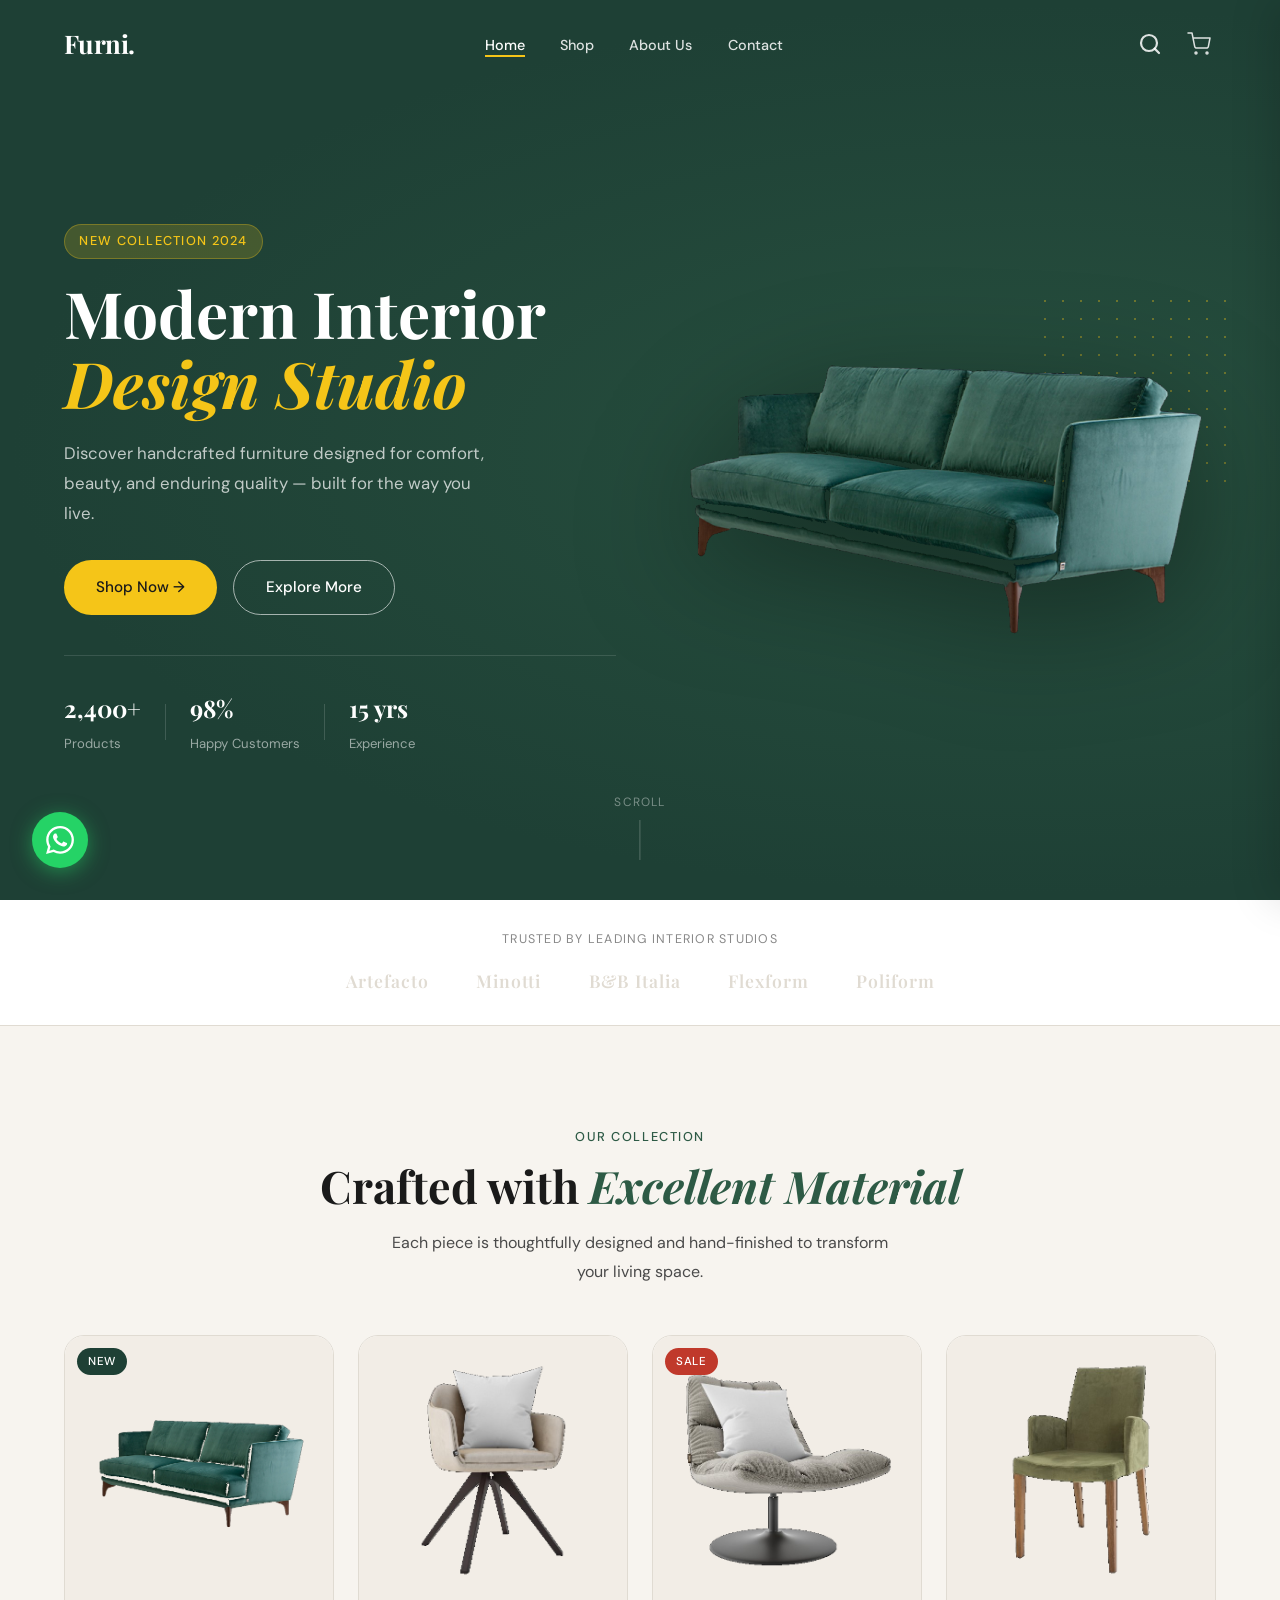
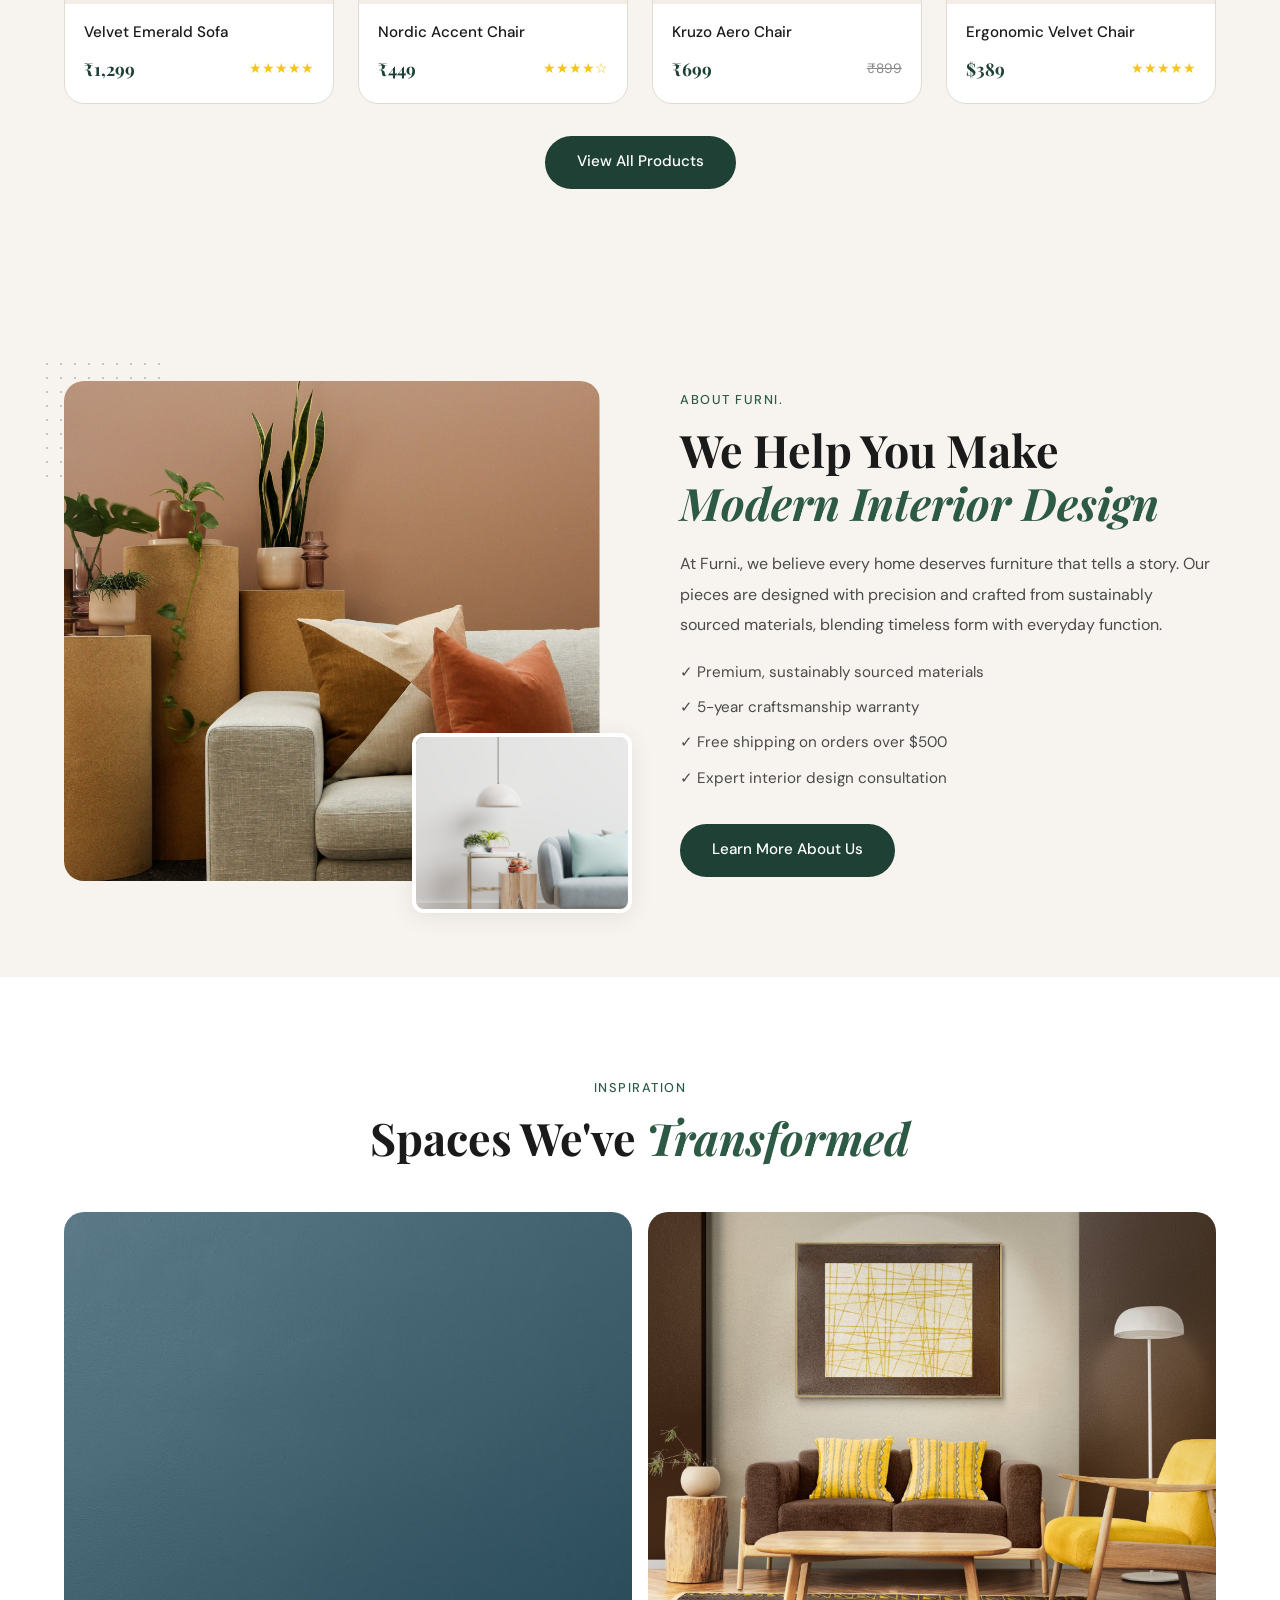
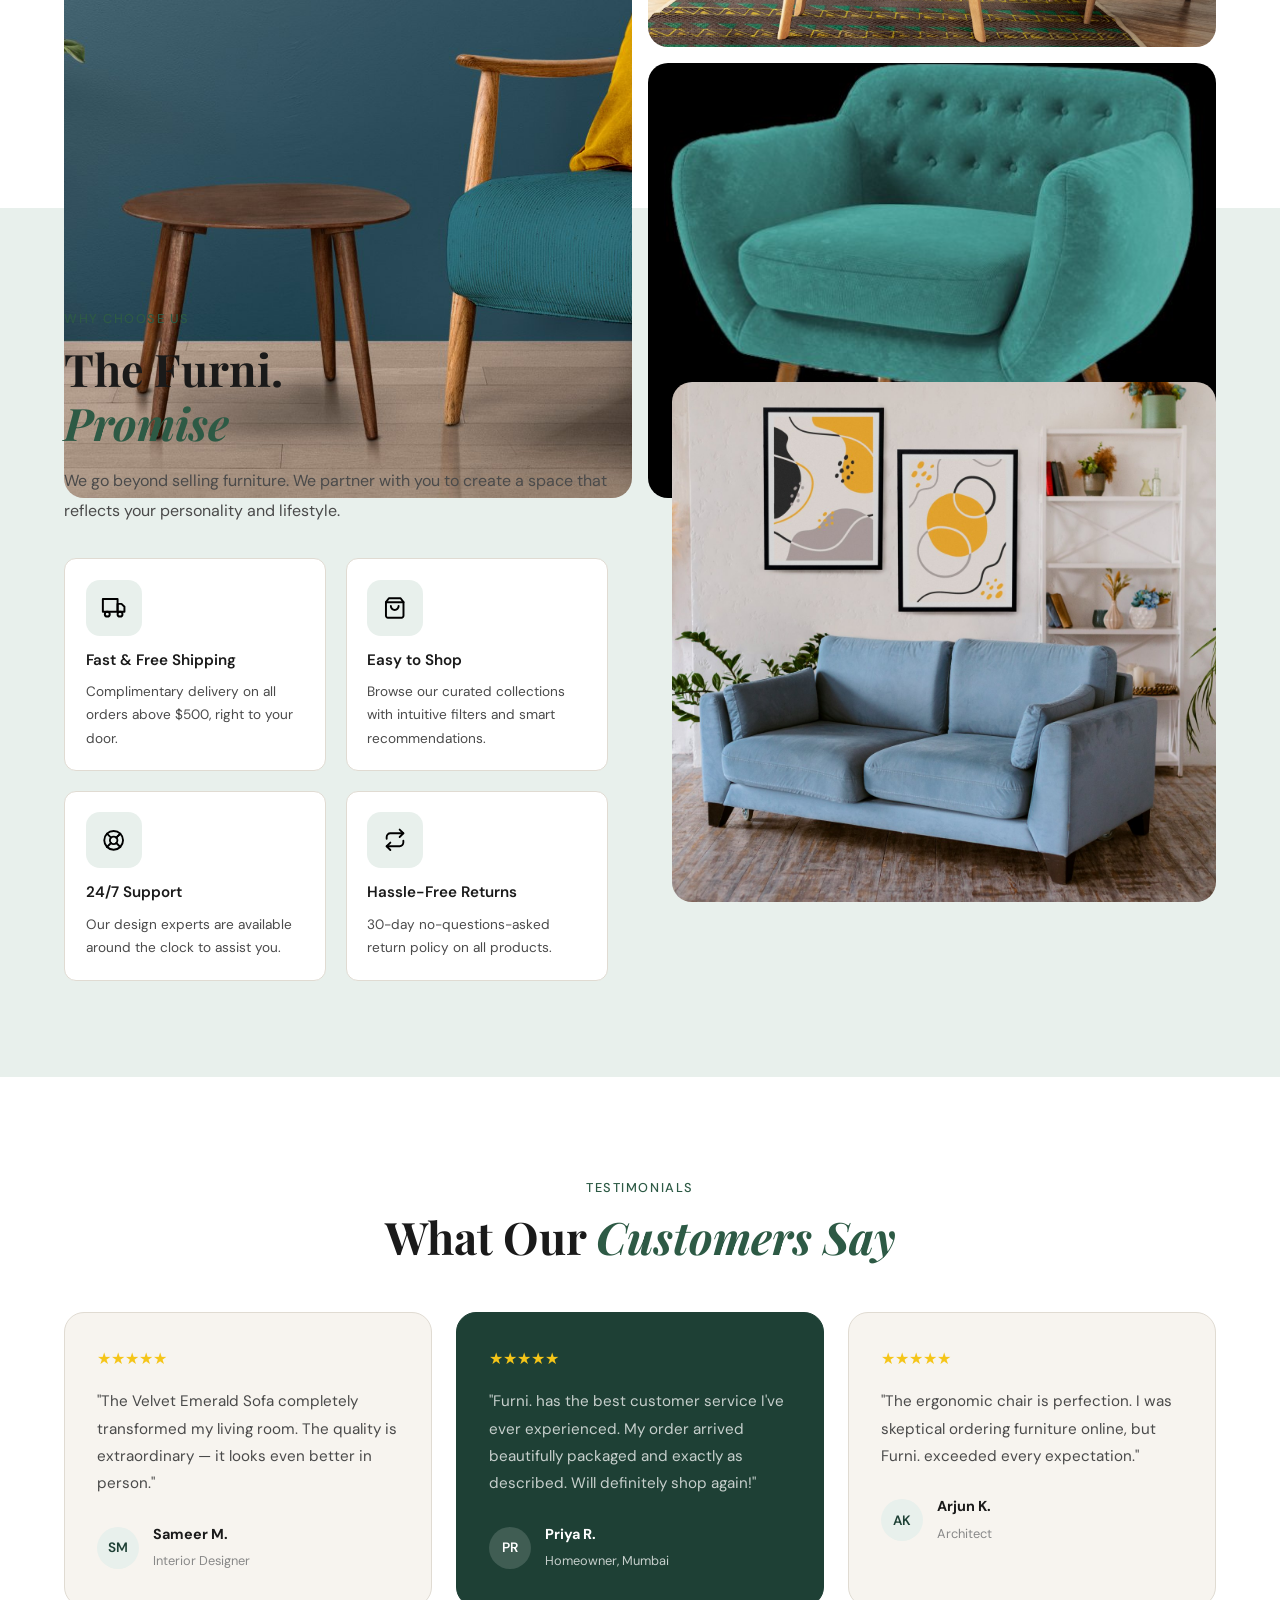
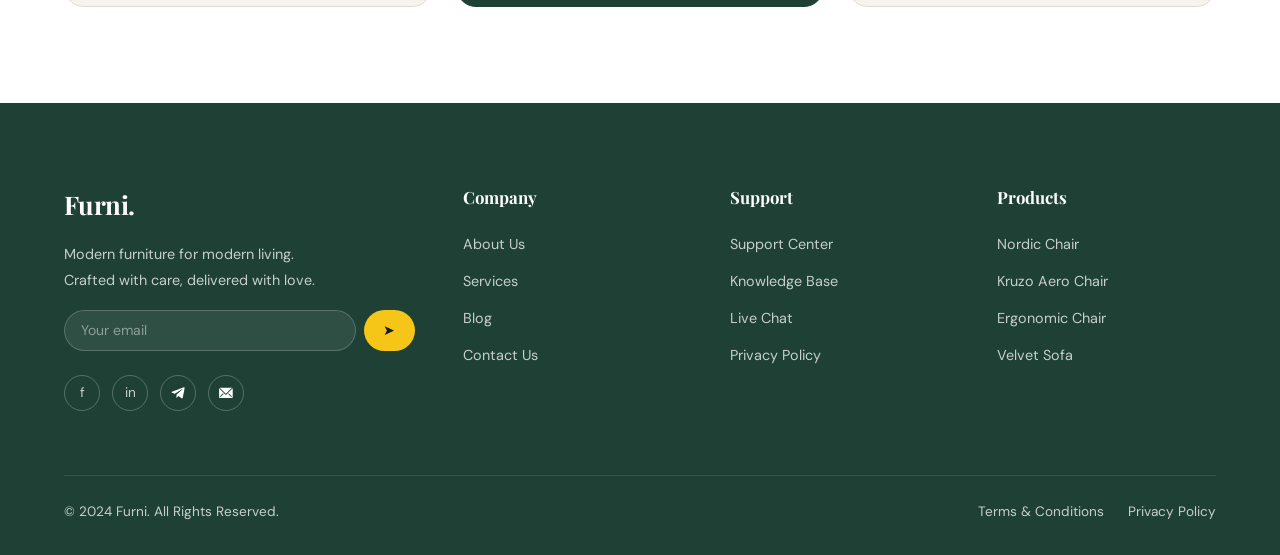
==== index.html @ 51e7c444 "Initial commit" ====
<!DOCTYPE html>
<html lang="en">
<head>
  <meta charset="UTF-8" />
  <meta name="viewport" content="width=device-width, initial-scale=1.0" />
  <title>Furni. — Modern Interior Design Studio</title>
  <link rel="stylesheet" href="css/style.css" />
  <link rel="stylesheet" href="css/home.css" />
</head>
<body>

  <!-- ════════════════ NAVBAR ════════════════ -->
  <nav class="navbar">
    <div class="container nav-inner">
      <a href="index.html" class="nav-logo">Furni.</a>
      <ul class="nav-links">
        <li><a href="index.html"    class="nav-link active">Home</a></li>
        <li><a href="pages/shop.html"    class="nav-link">Shop</a></li>
        <li><a href="pages/about.html"   class="nav-link">About Us</a></li>
        <li><a href="pages/contact.html" class="nav-link">Contact</a></li>
      </ul>
      <div class="nav-actions">
        <button class="icon-btn" aria-label="Search"><svg width="18" height="18" viewBox="0 0 24 24" fill="none" stroke="currentColor" stroke-width="2.2" stroke-linecap="round" stroke-linejoin="round"><circle cx="11" cy="11" r="8"/><line x1="21" y1="21" x2="16.65" y2="16.65"/></svg></button>
        <a href="#" class="icon-btn" aria-label="Cart" style="position:relative">
          <svg width="24" height="24" viewBox="0 0 32 32" fill="none" xmlns="http://www.w3.org/2000/svg">
<path d="M12 29.3332C12.7363 29.3332 13.3333 28.7362 13.3333 27.9998C13.3333 27.2635 12.7363 26.6665 12 26.6665C11.2636 26.6665 10.6666 27.2635 10.6666 27.9998C10.6666 28.7362 11.2636 29.3332 12 29.3332Z" stroke="white" stroke-width="2" stroke-linecap="round" stroke-linejoin="round"/>
<path d="M26.6667 29.3332C27.4031 29.3332 28 28.7362 28 27.9998C28 27.2635 27.4031 26.6665 26.6667 26.6665C25.9303 26.6665 25.3334 27.2635 25.3334 27.9998C25.3334 28.7362 25.9303 29.3332 26.6667 29.3332Z" stroke="white" stroke-width="2" stroke-linecap="round" stroke-linejoin="round"/>
<path d="M1.33337 1.3335H6.66671L10.24 19.1868C10.362 19.8007 10.6959 20.3521 11.1834 20.7446C11.671 21.137 12.281 21.3455 12.9067 21.3335H25.8667C26.4924 21.3455 27.1025 21.137 27.59 20.7446C28.0775 20.3521 28.4114 19.8007 28.5334 19.1868L30.6667 8.00016H8.00004" stroke="white" stroke-width="2" stroke-linecap="round" stroke-linejoin="round"/>
</svg>
          <span class="cart-count" style="display:none">0</span>
        </a>
        <div class="hamburger" role="button" aria-label="Menu">
          <span></span><span></span><span></span>
        </div>
      </div>
    </div>
  </nav>

  <!-- Mobile Menu -->
  <div class="mobile-menu">
    <a href="index.html">Home</a>
    <a href="pages/shop.html">Shop</a>
    <a href="pages/about.html">About</a>
    <a href="pages/contact.html">Contact</a>
  </div>

  <!-- ════════════════ HERO ════════════════ -->
  <section class="hero">
    <div class="hero-bg"></div>
    <div class="container hero-inner">
      <div class="hero-content fade-up">
        <span class="hero-tag">New Collection 2024</span>
        <h1 class="hero-title">
          Modern Interior<br/>
          <em>Design Studio</em>
        </h1>
        <p class="hero-desc">
          Discover handcrafted furniture designed for comfort, beauty,
          and enduring quality — built for the way you live.
        </p>
        <div class="hero-btns">
          <a href="pages/shop.html" class="btn btn-primary">Shop Now &#8594;</a>
          <a href="pages/about.html" class="btn btn-outline">Explore More</a>
        </div>
        <div class="hero-stats">
          <div class="stat">
            <strong>2,400+</strong>
            <span>Products</span>
          </div>
          <div class="stat-divider"></div>
          <div class="stat">
            <strong>98%</strong>
            <span>Happy Customers</span>
          </div>
          <div class="stat-divider"></div>
          <div class="stat">
            <strong>15 yrs</strong>
            <span>Experience</span>
          </div>
        </div>
      </div>
      <div class="hero-visual">
        <div class="hero-dot-grid"></div>
        <img src="img1_transparent.png" alt="Green velvet sofa" class="hero-img" />
      </div>
    </div>
    <div class="hero-scroll-hint">
      <span>Scroll</span>
      <div class="scroll-line"></div>
    </div>
  </section>

  <!-- ════════════════ BRANDS / TRUST BAR ════════════════ -->
  <section class="trust-bar">
    <div class="container">
      <p class="trust-label">Trusted by leading interior studios</p>
      <div class="trust-logos">
        <span>Artefacto</span>
        <span>Minotti</span>
        <span>B&B Italia</span>
        <span>Flexform</span>
        <span>Poliform</span>
      </div>
    </div>
  </section>

  <!-- ════════════════ FEATURED PRODUCTS ════════════════ -->
  <section class="section-pad" id="featured">
    <div class="container">
      <div class="section-header text-center fade-up">
        <span class="section-tag">Our Collection</span>
        <h2 class="section-title">Crafted with <span>Excellent Material</span></h2>
        <p class="section-sub">Each piece is thoughtfully designed and hand-finished to transform your living space.</p>
      </div>
      <div class="products-grid" data-stagger>
        <!-- Card 1 -->
        <div class="product-card">
          <div class="product-img-wrap">
            <img src="img1_transparent.png" alt="Velvet Sofa" />
            <div class="product-overlay">
              <button class="add-to-cart" data-name="Velvet Emerald Sofa" data-price="1299">Add to Cart</button>
              <a href="pages/shop.html" class="quick-view">Quick View</a>
            </div>
            <span class="product-badge">New</span>
          </div>
          <div class="product-info">
            <h3>Velvet Emerald Sofa</h3>
            <div class="product-price-row">
              <span class="price">$1,299</span>
              <div class="stars">★★★★★</div>
            </div>
          </div>
        </div>
        <!-- Card 2 -->
        <div class="product-card">
          <div class="product-img-wrap">
            <img src="img2_transparent.png" alt="Nordic Chair" />
            <div class="product-overlay">
              <button class="add-to-cart" data-name="Nordic Accent Chair" data-price="449">Add to Cart</button>
              <a href="pages/shop.html" class="quick-view">Quick View</a>
            </div>
          </div>
          <div class="product-info">
            <h3>Nordic Accent Chair</h3>
            <div class="product-price-row">
              <span class="price">$449</span>
              <div class="stars">★★★★☆</div>
            </div>
          </div>
        </div>
        <!-- Card 3 -->
        <div class="product-card">
          <div class="product-img-wrap">
            <img src="img3_transparent.png" alt="Kruzo Aero Chair" />
            <div class="product-overlay">
              <button class="add-to-cart" data-name="Kruzo Aero Chair" data-price="699">Add to Cart</button>
              <a href="pages/shop.html" class="quick-view">Quick View</a>
            </div>
            <span class="product-badge sale">Sale</span>
          </div>
          <div class="product-info">
            <h3>Kruzo Aero Chair</h3>
            <div class="product-price-row">
              <span class="price">$699</span>
              <span class="price-old">$899</span>
            </div>
          </div>
        </div>
        <!-- Card 4 -->
        <div class="product-card">
          <div class="product-img-wrap">
            <img src="img4_transparent.png" alt="Ergonomic Chair" />
            <div class="product-overlay">
              <button class="add-to-cart" data-name="Ergonomic Velvet Chair" data-price="389">Add to Cart</button>
              <a href="pages/shop.html" class="quick-view">Quick View</a>
            </div>
          </div>
          <div class="product-info">
            <h3>Ergonomic Velvet Chair</h3>
            <div class="product-price-row">
              <span class="price">$389</span>
              <div class="stars">★★★★★</div>
            </div>
          </div>
        </div>
      </div>
      <div class="text-center mt-2">
        <a href="pages/shop.html" class="btn btn-dark">View All Products</a>
      </div>
    </div>
  </section>

  <!-- ════════════════ ABOUT SPLIT SECTION ════════════════ -->
  <section class="about-split section-pad">
    <div class="container about-split-inner">
      <div class="about-images fade-up">
        <img src="img6.jpg" alt="Interior living room" class="about-img-main" />
        <img src="img5.jpg" alt="Minimal setup" class="about-img-small" />
        <div class="dot-grid-deco"></div>
      </div>
      <div class="about-text fade-up">
        <span class="section-tag">About Furni.</span>
        <h2 class="section-title">We Help You Make <span>Modern Interior Design</span></h2>
        <p style="color:var(--text-mid); margin: 1.2rem 0; line-height:1.9">
          At Furni., we believe every home deserves furniture that tells a story. 
          Our pieces are designed with precision and crafted from sustainably sourced materials,
          blending timeless form with everyday function.
        </p>
        <ul class="about-list">
          <li>&#10003; Premium, sustainably sourced materials</li>
          <li>&#10003; 5-year craftsmanship warranty</li>
          <li>&#10003; Free shipping on orders over $500</li>
          <li>&#10003; Expert interior design consultation</li>
        </ul>
        <a href="pages/about.html" class="btn btn-dark mt-2">Learn More About Us</a>
      </div>
    </div>
  </section>

  <!-- ════════════════ INTERIOR INSPIRATION ════════════════ -->
  <section class="inspiration section-pad" style="background:#fff">
    <div class="container">
      <div class="section-header text-center fade-up">
        <span class="section-tag">Inspiration</span>
        <h2 class="section-title">Spaces We've <span>Transformed</span></h2>
      </div>
      <div class="insp-grid fade-up">
        <div class="insp-item insp-tall">
          <img src="img15.jpg" alt="Luxury dark living room" />
          <div class="insp-overlay"><p>Dark Luxury Suite</p></div>
        </div>
        <div class="insp-right">
          <div class="insp-item">
            <img src="img17.jpg" alt="Mid-century modern living" />
            <div class="insp-overlay"><p>Mid-Century Modern</p></div>
          </div>
          <div class="insp-item">
            <img src="img12.png" alt="Scandi minimal chair" />
            <div class="insp-overlay"><p>Scandi Minimal</p></div>
          </div>
        </div>
      </div>
    </div>
  </section>

  <!-- ════════════════ WHY CHOOSE US ════════════════ -->
  <section class="why-us section-pad">
    <div class="container">
      <div class="why-inner">
        <div class="why-text fade-up">
          <span class="section-tag">Why Choose Us</span>
          <h2 class="section-title">The Furni.<br/><span>Promise</span></h2>
          <p style="color:var(--text-mid); margin-top:1rem; line-height:1.9">
            We go beyond selling furniture. We partner with you to create a space 
            that reflects your personality and lifestyle.
          </p>
        </div>
        <div class="features-grid" data-stagger>
          <div class="feature-card">
            <div class="feature-icon"><svg width="38" height="38" viewBox="0 0 46 46" fill="none" xmlns="http://www.w3.org/2000/svg">
<path d="M31.6591 35.3637C33.6046 35.3637 35.1818 33.7865 35.1818 31.841C35.1818 29.8954 33.6046 28.3182 31.6591 28.3182C29.7135 28.3182 28.1364 29.8954 28.1364 31.841C28.1364 33.7865 29.7135 35.3637 31.6591 35.3637Z" stroke="black" stroke-width="2.81818" stroke-linecap="round" stroke-linejoin="round"/>
<path d="M13.3409 35.3637C15.2865 35.3637 16.8636 33.7865 16.8636 31.841C16.8636 29.8954 15.2865 28.3182 13.3409 28.3182C11.3954 28.3182 9.81818 29.8954 9.81818 31.841C9.81818 33.7865 11.3954 35.3637 13.3409 35.3637Z" stroke="black" stroke-width="2.81818" stroke-linecap="round" stroke-linejoin="round"/>
<path d="M28.1364 17.0454H33.7727L38 21.2727V28.3181H28.1364V17.0454Z" stroke="black" stroke-width="2.81818" stroke-linecap="round" stroke-linejoin="round"/>
<path d="M28.1364 10H7V28.3182H28.1364V10Z" stroke="black" stroke-width="2.81818" stroke-linecap="round" stroke-linejoin="round"/>
</svg></div>
            <h3>Fast &amp; Free Shipping</h3>
            <p>Complimentary delivery on all orders above $500, right to your door.</p>
          </div>
          <div class="feature-card">
            <div class="feature-icon"><svg width="38" height="38" viewBox="0 0 46 46" fill="none" xmlns="http://www.w3.org/2000/svg">
<path d="M14.2 9L10 14.6V34.2C10 34.9426 10.295 35.6548 10.8201 36.1799C11.3452 36.705 12.0574 37 12.8 37H32.4C33.1426 37 33.8548 36.705 34.3799 36.1799C34.905 35.6548 35.2 34.9426 35.2 34.2V14.6L31 9H14.2Z" stroke="black" stroke-width="2.8" stroke-linecap="round" stroke-linejoin="round"/>
<path d="M28.2 20.2C28.2 21.6852 27.61 23.1095 26.5598 24.1597C25.5096 25.21 24.0852 25.8 22.6 25.8C21.1148 25.8 19.6904 25.21 18.6402 24.1597C17.59 23.1095 17 21.6852 17 20.2" stroke="black" stroke-width="2.8" stroke-linecap="round" stroke-linejoin="round"/>
<path d="M10 14.6H35.2" stroke="black" stroke-width="2.8" stroke-linecap="round" stroke-linejoin="round"/>
</svg></div>
            <h3>Easy to Shop</h3>
            <p>Browse our curated collections with intuitive filters and smart recommendations.</p>
          </div>
          <div class="feature-card">
            <div class="feature-icon"><svg width="38" height="38" viewBox="0 0 46 46" fill="none" xmlns="http://www.w3.org/2000/svg">
<path d="M22.5 37C29.9558 37 36 30.9558 36 23.5C36 16.0442 29.9558 10 22.5 10C15.0442 10 9 16.0442 9 23.5C9 30.9558 15.0442 37 22.5 37Z" stroke="black" stroke-width="2.7" stroke-linecap="round" stroke-linejoin="round"/>
<path d="M22.5 28.9C25.4823 28.9 27.9 26.4823 27.9 23.5C27.9 20.5176 25.4823 18.1 22.5 18.1C19.5177 18.1 17.1 20.5176 17.1 23.5C17.1 26.4823 19.5177 28.9 22.5 28.9Z" stroke="black" stroke-width="2.7" stroke-linecap="round" stroke-linejoin="round"/>
<path d="M26.3205 27.3204L32.0445 33.0444" stroke="black" stroke-width="2.7" stroke-linecap="round" stroke-linejoin="round"/>
<path d="M12.9555 33.0444L18.6795 27.3204" stroke="black" stroke-width="2.7" stroke-linecap="round" stroke-linejoin="round"/>
<path d="M26.3205 19.6796L32.0445 13.9556" stroke="black" stroke-width="2.7" stroke-linecap="round" stroke-linejoin="round"/>
<path d="M26.3205 19.6796L31.086 14.9141" stroke="black" stroke-width="2.7" stroke-linecap="round" stroke-linejoin="round"/>
<path d="M12.9555 13.9556L18.6795 19.6796" stroke="black" stroke-width="2.7" stroke-linecap="round" stroke-linejoin="round"/>
</svg></div>
            <h3>24/7 Support</h3>
            <p>Our design experts are available around the clock to assist you.</p>
          </div>
          <div class="feature-card">
            <div class="feature-icon"><svg width="38" height="38" viewBox="0 0 46 46" fill="none" xmlns="http://www.w3.org/2000/svg">
<path d="M16.3333 37.3333L11 32L16.3333 26.6666" stroke="black" stroke-width="2.66667" stroke-linecap="round" stroke-linejoin="round"/>
<path d="M35 23.9999V26.6665C35 28.081 34.4381 29.4376 33.4379 30.4378C32.4377 31.438 31.0812 31.9999 29.6667 31.9999H11" stroke="black" stroke-width="2.66667" stroke-linecap="round" stroke-linejoin="round"/>
<path d="M29.6667 7.99988L35 13.3332L29.6667 18.6665" stroke="black" stroke-width="2.66667" stroke-linecap="round" stroke-linejoin="round"/>
<path d="M11 21.3333V18.6666C11 17.2521 11.5619 15.8955 12.5621 14.8953C13.5623 13.8952 14.9188 13.3333 16.3333 13.3333H35" stroke="black" stroke-width="2.66667" stroke-linecap="round" stroke-linejoin="round"/>
</svg></div>
            <h3>Hassle-Free Returns</h3>
            <p>30-day no-questions-asked return policy on all products.</p>
          </div>
        </div>
      </div>
      <div class="why-img fade-up">
        <img src="img14.jpg" alt="Mid century interior" />
      </div>
    </div>
  </section>

  <!-- ════════════════ TESTIMONIALS ════════════════ -->
  <section class="testimonials section-pad" style="background:#fff">
    <div class="container">
      <div class="section-header text-center fade-up">
        <span class="section-tag">Testimonials</span>
        <h2 class="section-title">What Our <span>Customers Say</span></h2>
      </div>
      <div class="testi-grid" data-stagger>
        <div class="testi-card">
          <div class="testi-stars">★★★★★</div>
          <p>"The Velvet Emerald Sofa completely transformed my living room. The quality is extraordinary — it looks even better in person."</p>
          <div class="testi-author">
            <div class="testi-avatar">SM</div>
            <div>
              <strong>Sameer M.</strong>
              <span>Interior Designer</span>
            </div>
          </div>
        </div>
        <div class="testi-card featured">
          <div class="testi-stars">★★★★★</div>
          <p>"Furni. has the best customer service I've ever experienced. My order arrived beautifully packaged and exactly as described. Will definitely shop again!"</p>
          <div class="testi-author">
            <div class="testi-avatar">PR</div>
            <div>
              <strong>Priya R.</strong>
              <span>Homeowner, Mumbai</span>
            </div>
          </div>
        </div>
        <div class="testi-card">
          <div class="testi-stars">★★★★★</div>
          <p>"The ergonomic chair is perfection. I was skeptical ordering furniture online, but Furni. exceeded every expectation."</p>
          <div class="testi-author">
            <div class="testi-avatar">AK</div>
            <div>
              <strong>Arjun K.</strong>
              <span>Architect</span>
            </div>
          </div>
        </div>
      </div>
    </div>
  </section>

  <!-- ════════════════ FOOTER ════════════════ -->
  <footer>
    <div class="container">
      <div class="footer-grid">
        <div class="footer-brand">
          <a href="index.html" class="nav-logo">Furni.</a>
          <p>Modern furniture for modern living. Crafted with care, delivered with love.</p>
          <div class="newsletter-form">
            <input type="email" placeholder="Your email" />
            <button type="button">&#10148;</button>
          </div>
          <div class="footer-socials">
            <a href="#" class="social-icon" title="Facebook">f</a>
            <a href="#" class="social-icon" title="LinkedIn">in</a>
            <a href="#" class="social-icon" title="Telegram"><svg width="18" height="18" viewBox="0 0 22 25" fill="none" xmlns="http://www.w3.org/2000/svg">
<g clip-path="url(#clip0_14_865)">
<path d="M21.5095 4.95069L18.3407 19.8944C18.1017 20.9491 17.4782 21.2116 16.5923 20.7148L11.7642 17.1569L9.43446 19.3976C9.17665 19.6554 8.96103 19.871 8.46415 19.871L8.81103 14.9538L17.7595 6.86787C18.1485 6.521 17.6751 6.32881 17.1548 6.67569L6.09228 13.6413L1.32978 12.1507C0.293839 11.8273 0.275089 11.1148 1.5454 10.6179L20.1735 3.44131C21.036 3.11787 21.7907 3.6335 21.5095 4.95069Z" fill="white"/>
</g>
<defs>
<clipPath id="clip0_14_865">
<rect width="21" height="24" fill="white" transform="translate(0.570435 0.152527)"/>
</clipPath>
</defs>
</svg></a>
            <a href="#" class="social-icon" title="Email"><svg width="18" height="18" viewBox="0 0 25 25" fill="none" xmlns="http://www.w3.org/2000/svg">
<g clip-path="url(#clip0_48_3441)">
<path d="M21.9457 4.14862C21.8548 4.13926 21.7632 4.13926 21.6723 4.14862H3.00568C2.88604 4.15047 2.76719 4.16841 2.65234 4.20196L12.2857 13.7953L21.9457 4.14862Z" fill="white"/>
<path d="M22.933 5.0752L13.2264 14.7419C12.9765 14.9902 12.6386 15.1296 12.2864 15.1296C11.9341 15.1296 11.5962 14.9902 11.3464 14.7419L1.72635 5.14853C1.69678 5.25722 1.6811 5.36923 1.67969 5.48186V18.8152C1.67969 19.1688 1.82016 19.508 2.07021 19.758C2.32026 20.0081 2.6594 20.1485 3.01302 20.1485H21.6797C22.0333 20.1485 22.3724 20.0081 22.6225 19.758C22.8725 19.508 23.013 19.1688 23.013 18.8152V5.48186C23.0077 5.34297 22.9807 5.20575 22.933 5.0752ZM3.92635 18.8152H2.99969V17.8619L7.84635 13.0552L8.78635 13.9952L3.92635 18.8152ZM21.6664 18.8152H20.733L15.873 13.9952L16.813 13.0552L21.6597 17.8619L21.6664 18.8152Z" fill="white"/>
</g>
<defs>
<clipPath id="clip0_48_3441">
<rect width="24" height="24" fill="white" transform="translate(0.392578 0.148438)"/>
</clipPath>
</defs>
</svg></a>
          </div>
        </div>
        <div class="footer-col">
          <h4>Company</h4>
          <ul>
            <li><a href="pages/about.html">About Us</a></li>
            <li><a href="#">Services</a></li>
            <li><a href="#">Blog</a></li>
            <li><a href="pages/contact.html">Contact Us</a></li>
          </ul>
        </div>
        <div class="footer-col">
          <h4>Support</h4>
          <ul>
            <li><a href="#">Support Center</a></li>
            <li><a href="#">Knowledge Base</a></li>
            <li><a href="#">Live Chat</a></li>
            <li><a href="#">Privacy Policy</a></li>
          </ul>
        </div>
        <div class="footer-col">
          <h4>Products</h4>
          <ul>
            <li><a href="pages/shop.html">Nordic Chair</a></li>
            <li><a href="pages/shop.html">Kruzo Aero Chair</a></li>
            <li><a href="pages/shop.html">Ergonomic Chair</a></li>
            <li><a href="pages/shop.html">Velvet Sofa</a></li>
          </ul>
        </div>
      </div>
      <div class="footer-bottom">
        <p>&copy; 2024 Furni. All Rights Reserved.</p>
        <div style="display:flex; gap:1.5rem">
          <a href="#">Terms &amp; Conditions</a>
          <a href="#">Privacy Policy</a>
        </div>
      </div>
    </div>
  </footer>

  <script src="js/common.js"></script>
  <script src="js/main.js"></script>
  <!-- WhatsApp Float -->
  <a href="https://wa.me/919373828887" class="wa-float" target="_blank" rel="noopener" aria-label="Chat on WhatsApp" title="Chat on WhatsApp">
    <svg width="28" height="28" viewBox="0 0 24 24" fill="currentColor"><path d="M17.472 14.382c-.297-.149-1.758-.867-2.03-.967-.273-.099-.471-.148-.67.15-.197.297-.767.966-.94 1.164-.173.199-.347.223-.644.075-.297-.15-1.255-.463-2.39-1.475-.883-.788-1.48-1.761-1.653-2.059-.173-.297-.018-.458.13-.606.134-.133.298-.347.446-.52.149-.174.198-.298.298-.497.099-.198.05-.371-.025-.52-.075-.149-.669-1.612-.916-2.207-.242-.579-.487-.5-.669-.51-.173-.008-.371-.01-.57-.01-.198 0-.52.074-.792.372-.272.297-1.04 1.016-1.04 2.479 0 1.462 1.065 2.875 1.213 3.074.149.198 2.096 3.2 5.077 4.487.709.306 1.262.489 1.694.625.712.227 1.36.195 1.871.118.571-.085 1.758-.719 2.006-1.413.248-.694.248-1.289.173-1.413-.074-.124-.272-.198-.57-.347m-5.421 7.403h-.004a9.87 9.87 0 01-5.031-1.378l-.361-.214-3.741.982.998-3.648-.235-.374a9.86 9.86 0 01-1.51-5.26c.001-5.45 4.436-9.884 9.888-9.884 2.64 0 5.122 1.03 6.988 2.898a9.825 9.825 0 012.893 6.994c-.003 5.45-4.437 9.884-9.885 9.884m8.413-18.297A11.815 11.815 0 0012.05 0C5.495 0 .16 5.335.157 11.892c0 2.096.547 4.142 1.588 5.945L.057 24l6.305-1.654a11.882 11.882 0 005.683 1.448h.005c6.554 0 11.89-5.335 11.893-11.893a11.821 11.821 0 00-3.48-8.413z"/></svg>
  </a>
</body>
</html>
---- css/style.css ----
/* ============================================
   FURNI. — Main Stylesheet
   ============================================ */

/* Google Fonts */
@import url('https://fonts.googleapis.com/css2?family=Playfair+Display:ital,wght@0,400;0,600;0,700;1,400&family=DM+Sans:wght@300;400;500&display=swap');

/* ── CSS Variables ── */
:root {
  --green:      #1e4035;
  --green-mid:  #2d5a45;
  --green-light:#e8f0ec;
  --gold:       #f5c518;
  --gold-dark:  #d4a70d;
  --cream:      #f7f4ef;
  --white:      #ffffff;
  --text-dark:  #1a1a1a;
  --text-mid:   #4a4a4a;
  --text-muted: #888;
  --border:     #e0dbd2;

  --font-head: 'Playfair Display', Georgia, serif;
  --font-body: 'DM Sans', sans-serif;

  --radius:   12px;
  --radius-lg:20px;
  --shadow:   0 4px 24px rgba(0,0,0,0.08);
  --shadow-hover: 0 8px 40px rgba(0,0,0,0.14);
  --transition: 0.3s ease;
}

/* ── Reset ── */
*, *::before, *::after { box-sizing: border-box; margin: 0; padding: 0; }
html { scroll-behavior: smooth; font-size: 16px; }
body {
  font-family: var(--font-body);
  color: var(--text-dark);
  background: var(--cream);
  line-height: 1.7;
  overflow-x: hidden;
}
img { display: block; max-width: 100%; }
a  { text-decoration: none; color: inherit; }
ul { list-style: none; }
button { cursor: pointer; font-family: var(--font-body); border: none; background: none; }

/* ── Utility ── */
.container {
  max-width: 1200px;
  margin: 0 auto;
  padding: 0 1.5rem;
}
.section-pad { padding: 6rem 0; }
.text-center { text-align: center; }
.mt-1 { margin-top: 1rem; }
.mt-2 { margin-top: 2rem; }

/* ── Scroll Animations ── */
.fade-up {
  opacity: 0;
  transform: translateY(36px);
  transition: opacity .65s ease, transform .65s ease;
}
.fade-up.visible {
  opacity: 1;
  transform: translateY(0);
}
.fade-up:nth-child(2) { transition-delay: .1s; }
.fade-up:nth-child(3) { transition-delay: .2s; }
.fade-up:nth-child(4) { transition-delay: .3s; }

/* ── Buttons ── */
.btn {
  display: inline-flex;
  align-items: center;
  gap: .5rem;
  padding: .85rem 2rem;
  border-radius: 50px;
  font-size: .95rem;
  font-weight: 500;
  transition: all var(--transition);
  cursor: pointer;
}
.btn-primary {
  background: var(--gold);
  color: var(--text-dark);
}
.btn-primary:hover {
  background: var(--gold-dark);
  transform: translateY(-2px);
  box-shadow: 0 6px 20px rgba(245,197,24,.4);
}
.btn-outline {
  background: transparent;
  color: var(--white);
  border: 1.5px solid rgba(255,255,255,.6);
}
.btn-outline:hover {
  background: rgba(255,255,255,.12);
  border-color: var(--white);
}
.btn-dark {
  background: var(--green);
  color: var(--white);
}
.btn-dark:hover {
  background: var(--green-mid);
  transform: translateY(-2px);
  box-shadow: 0 6px 20px rgba(30,64,53,.3);
}

/* ── Section Heading ── */
.section-tag {
  display: inline-block;
  font-size: .8rem;
  font-weight: 500;
  letter-spacing: .12em;
  text-transform: uppercase;
  color: var(--green-mid);
  margin-bottom: .75rem;
}
.section-title {
  font-family: var(--font-head);
  font-size: clamp(1.8rem, 4vw, 2.8rem);
  font-weight: 700;
  color: var(--text-dark);
  line-height: 1.2;
}
.section-title span { color: var(--green-mid); font-style: italic; }
.section-sub {
  font-size: 1rem;
  color: var(--text-mid);
  max-width: 520px;
  margin: 1rem auto 0;
  line-height: 1.8;
}

/* ═══════════════════════════════════════
   NAVBAR
═══════════════════════════════════════ */
.navbar {
  position: fixed;
  top: 0; left: 0; right: 0;
  z-index: 1000;
  padding: 1.4rem 0;
  transition: all .35s ease;
}
.navbar.scrolled {
  background: rgba(30,64,53,.96);
  backdrop-filter: blur(12px);
  padding: .9rem 0;
  box-shadow: 0 2px 20px rgba(0,0,0,.15);
}
.navbar.light { background: transparent; }
.navbar.light.scrolled { background: rgba(247,244,239,.97); backdrop-filter: blur(12px); }
.navbar.light .nav-logo,
.navbar.light .nav-link { color: var(--text-dark); }
.navbar.light .nav-actions .icon-btn { color: var(--text-dark); }

.nav-inner {
  display: flex;
  align-items: center;
  justify-content: space-between;
}
.nav-logo {
  font-family: var(--font-head);
  font-size: 1.6rem;
  font-weight: 700;
  color: var(--white);
  letter-spacing: -.02em;
}
.nav-links {
  display: flex;
  gap: 2.2rem;
  align-items: center;
}
.nav-link {
  font-size: .9rem;
  font-weight: 500;
  color: rgba(255,255,255,.85);
  position: relative;
  transition: color var(--transition);
}
.nav-link::after {
  content: '';
  position: absolute;
  bottom: -3px; left: 0;
  width: 0; height: 2px;
  background: var(--gold);
  transition: width var(--transition);
}
.nav-link:hover, .nav-link.active { color: var(--white); }
.nav-link:hover::after, .nav-link.active::after { width: 100%; }

/* Light navbar link styles */
.navbar.light .nav-link { color: var(--text-mid); }
.navbar.light .nav-link:hover, .navbar.light .nav-link.active { color: var(--text-dark); }

.nav-actions {
  display: flex;
  align-items: center;
  gap: 1rem;
}
.icon-btn {
  background: none;
  border: none;
  color: rgba(255,255,255,.85);
  font-size: 1.2rem;
  cursor: pointer;
  padding: .3rem;
  transition: color var(--transition);
  position: relative;
}
.icon-btn:hover { color: var(--gold); }
.cart-count {
  position: absolute;
  top: -4px; right: -6px;
  background: var(--gold);
  color: var(--text-dark);
  font-size: .65rem;
  font-weight: 700;
  width: 16px; height: 16px;
  border-radius: 50%;
  display: flex; align-items: center; justify-content: center;
}

/* Hamburger */
.hamburger {
  display: none;
  flex-direction: column;
  gap: 5px;
  cursor: pointer;
  padding: .3rem;
}
.hamburger span {
  display: block;
  width: 24px; height: 2px;
  background: var(--white);
  border-radius: 2px;
  transition: all .3s ease;
}
.navbar.light .hamburger span { background: var(--text-dark); }
.hamburger.open span:nth-child(1) { transform: translateY(7px) rotate(45deg); }
.hamburger.open span:nth-child(2) { opacity: 0; }
.hamburger.open span:nth-child(3) { transform: translateY(-7px) rotate(-45deg); }

/* Mobile menu */
.mobile-menu {
  display: none;
  position: fixed;
  top: 0; left: 0; right: 0; bottom: 0;
  background: var(--green);
  z-index: 999;
  flex-direction: column;
  align-items: center;
  justify-content: center;
  gap: 2.5rem;
  opacity: 0;
  pointer-events: none;
  transition: opacity .3s ease;
}
.mobile-menu.open {
  display: flex;
  opacity: 1;
  pointer-events: auto;
}
.mobile-menu a {
  font-family: var(--font-head);
  font-size: 2rem;
  color: var(--white);
  font-weight: 600;
  transition: color var(--transition);
}
.mobile-menu a:hover { color: var(--gold); }

/* ═══════════════════════════════════════
   FOOTER
═══════════════════════════════════════ */
footer {
  background: var(--green);
  color: rgba(255,255,255,.75);
  padding: 5rem 0 2rem;
}
.footer-grid {
  display: grid;
  grid-template-columns: 1.6fr 1fr 1fr 1fr;
  gap: 3rem;
  margin-bottom: 4rem;
}
.footer-brand .nav-logo { color: var(--white); display: block; margin-bottom: 1rem; }
.footer-brand p { font-size: .9rem; line-height: 1.8; max-width: 260px; }
.footer-col h4 {
  font-family: var(--font-head);
  font-size: 1.05rem;
  color: var(--white);
  margin-bottom: 1.2rem;
}
.footer-col li { margin-bottom: .6rem; }
.footer-col a {
  font-size: .9rem;
  transition: color var(--transition);
}
.footer-col a:hover { color: var(--gold); }
.footer-socials {
  display: flex;
  gap: .75rem;
  margin-top: 1.5rem;
}
.social-icon {
  width: 36px; height: 36px;
  border-radius: 50%;
  border: 1px solid rgba(255,255,255,.25);
  display: flex; align-items: center; justify-content: center;
  font-size: .85rem;
  transition: all var(--transition);
}
.social-icon:hover {
  background: var(--gold);
  border-color: var(--gold);
  color: var(--text-dark);
}
.footer-bottom {
  border-top: 1px solid rgba(255,255,255,.1);
  padding-top: 1.5rem;
  display: flex;
  justify-content: space-between;
  align-items: center;
  font-size: .85rem;
}
.footer-bottom a:hover { color: var(--gold); }

/* ── Newsletter ── */
.newsletter-form {
  display: flex;
  gap: .5rem;
  margin-top: 1rem;
}
.newsletter-form input {
  flex: 1;
  padding: .65rem 1rem;
  border-radius: 50px;
  border: 1px solid rgba(255,255,255,.2);
  background: rgba(255,255,255,.08);
  color: var(--white);
  font-family: var(--font-body);
  font-size: .875rem;
  outline: none;
  transition: border-color var(--transition);
}
.newsletter-form input::placeholder { color: rgba(255,255,255,.45); }
.newsletter-form input:focus { border-color: var(--gold); }
.newsletter-form button {
  padding: .65rem 1.2rem;
  background: var(--gold);
  color: var(--text-dark);
  border-radius: 50px;
  font-weight: 500;
  font-size: .875rem;
  transition: background var(--transition);
}
.newsletter-form button:hover { background: var(--gold-dark); }

/* ═══════════════════════════════════════
   RESPONSIVE — GLOBAL
═══════════════════════════════════════ */
@media (max-width: 900px) {
  .nav-links { display: none; }
  .hamburger { display: flex; }
  .footer-grid { grid-template-columns: 1fr 1fr; gap: 2rem; }
}
@media (max-width: 600px) {
  .footer-grid { grid-template-columns: 1fr; }
  .footer-bottom { flex-direction: column; gap: .75rem; text-align: center; }
  .section-pad { padding: 4rem 0; }
}

/* ═══════════════════════════════════════
   SVG ICON STYLES
═══════════════════════════════════════ */

/* Inline SVG icons in navbar */
.icon-btn svg {
  display: block;
  width: 24px;
  height: 24px;
}

/* Feature icons in Why Choose Us */
.feature-icon {
  display: flex;
  align-items: center;
  justify-content: center;
  width: 56px;
  height: 56px;
  background: var(--green-light);
  border-radius: 14px;
  margin-bottom: .85rem;
}
.feature-icon svg {
  width: 32px;
  height: 32px;
}

/* Info card icons (contact page) */
.info-icon {
  display: flex;
  align-items: center;
  justify-content: center;
  width: 52px;
  height: 52px;
  background: var(--green);
  border-radius: 14px;
  margin-bottom: 1rem;
}
.info-icon svg {
  width: 24px;
  height: 24px;
}

/* Highlight icons in contact */
.hl-icon {
  display: flex;
  align-items: center;
  justify-content: center;
  width: 36px;
  height: 36px;
  background: var(--green-light);
  border-radius: 8px;
  flex-shrink: 0;
}
.hl-icon svg {
  width: 20px;
  height: 20px;
}

/* Social icons */
.footer-socials .social-icon svg {
  width: 16px;
  height: 16px;
}

/* Cart icon fill fix for white on green bg */
.navbar .icon-btn svg path {
  stroke: rgba(255,255,255,0.85);
}
.navbar.light .icon-btn svg path {
  stroke: var(--text-mid);
  fill: var(--text-mid);
}
.navbar.light .icon-btn svg path[stroke] {
  stroke: var(--text-mid);
  fill: none;
}

/* Fix hero image background — show transparent */
.hero-img {
  mix-blend-mode: normal;
  background: transparent;
}
.hero-visual {
  background: transparent !important;
}

/* Product card image bg — neutral for transparent PNGs */
.product-img-wrap {
  background: #f2ede6 !important;
}

/* ── WhatsApp Floating Button ── */
.wa-float {
  position: fixed;
  bottom: 2rem;
  left: 2rem;
  width: 56px;
  height: 56px;
  border-radius: 50%;
  background: #25d366;
  color: #fff;
  display: flex;
  align-items: center;
  justify-content: center;
  box-shadow: 0 4px 20px rgba(37,211,102,.5);
  z-index: 40000;
  text-decoration: none;
  transition: transform .2s, box-shadow .2s;
  animation: waPulse 2s infinite;
}
.wa-float:hover {
  transform: scale(1.1);
  box-shadow: 0 6px 28px rgba(37,211,102,.6);
}
@keyframes waPulse {
  0%,100% { box-shadow: 0 4px 20px rgba(37,211,102,.5); }
  50%      { box-shadow: 0 4px 28px rgba(37,211,102,.8); }
}
---- css/home.css ----
/* ============================================
   FURNI. — Home Page Styles
   ============================================ */

/* ── Hero ── */
.hero {
  min-height: 100vh;
  background: var(--green);
  display: flex;
  align-items: center;
  position: relative;
  overflow: hidden;
  padding-top: 5rem;
}
.hero-bg {
  position: absolute;
  inset: 0;
  background: radial-gradient(ellipse at 80% 50%, rgba(45,90,69,.6) 0%, transparent 70%);
}
.hero-inner {
  display: grid;
  grid-template-columns: 1fr 1fr;
  align-items: center;
  gap: 3rem;
  width: 100%;
  position: relative;
  z-index: 1;
  padding: 4rem 1.5rem;
}
.hero-tag {
  display: inline-block;
  background: rgba(245,197,24,.18);
  color: var(--gold);
  font-size: .8rem;
  font-weight: 500;
  letter-spacing: .1em;
  text-transform: uppercase;
  padding: .35rem .9rem;
  border-radius: 50px;
  margin-bottom: 1.2rem;
  border: 1px solid rgba(245,197,24,.3);
}
.hero-title {
  font-family: var(--font-head);
  font-size: clamp(2.5rem, 5vw, 4rem);
  font-weight: 700;
  color: var(--white);
  line-height: 1.1;
  margin-bottom: 1.2rem;
}
.hero-title em { color: var(--gold); font-style: italic; }
.hero-desc {
  color: rgba(255,255,255,.72);
  font-size: 1.05rem;
  max-width: 420px;
  line-height: 1.8;
  margin-bottom: 2rem;
}
.hero-btns { display: flex; gap: 1rem; flex-wrap: wrap; }
.hero-stats {
  display: flex;
  align-items: center;
  gap: 1.5rem;
  margin-top: 2.5rem;
  padding-top: 2rem;
  border-top: 1px solid rgba(255,255,255,.12);
}
.stat strong {
  display: block;
  font-size: 1.5rem;
  font-family: var(--font-head);
  color: var(--white);
}
.stat span { font-size: .82rem; color: rgba(255,255,255,.55); }
.stat-divider { width: 1px; height: 36px; background: rgba(255,255,255,.15); }

/* Hero visual */
.hero-visual {
  position: relative;
  display: flex;
  justify-content: center;
  align-items: flex-end;
}
.hero-img {
  max-height: 520px;
  width: auto;
  filter: drop-shadow(0 30px 60px rgba(0,0,0,.4));
  will-change: transform;
  position: relative;
  z-index: 2;
}
.hero-dot-grid {
  position: absolute;
  top: 0; right: -20px;
  width: 200px; height: 200px;
  background-image: radial-gradient(circle, rgba(245,197,24,.35) 1.5px, transparent 1.5px);
  background-size: 18px 18px;
  z-index: 1;
}

/* Scroll hint */
.hero-scroll-hint {
  position: absolute;
  bottom: 2.5rem; left: 50%;
  transform: translateX(-50%);
  display: flex;
  flex-direction: column;
  align-items: center;
  gap: .5rem;
  color: rgba(255,255,255,.4);
  font-size: .75rem;
  letter-spacing: .1em;
  text-transform: uppercase;
}
.scroll-line {
  width: 1px; height: 40px;
  background: rgba(255,255,255,.25);
  animation: scrollPulse 1.5s ease-in-out infinite;
}
@keyframes scrollPulse {
  0%, 100% { opacity: .3; transform: scaleY(1); }
  50% { opacity: 1; transform: scaleY(1.2); }
}

/* ── Trust Bar ── */
.trust-bar {
  background: var(--white);
  padding: 1.8rem 0;
  border-bottom: 1px solid var(--border);
}
.trust-label {
  font-size: .78rem;
  text-transform: uppercase;
  letter-spacing: .1em;
  color: var(--text-muted);
  margin-bottom: 1rem;
  text-align: center;
}
.trust-logos {
  display: flex;
  justify-content: center;
  align-items: center;
  gap: 3rem;
  flex-wrap: wrap;
}
.trust-logos span {
  font-family: var(--font-head);
  font-size: 1.1rem;
  font-weight: 600;
  color: var(--border);
  letter-spacing: .05em;
  transition: color var(--transition);
}
.trust-logos span:hover { color: var(--text-mid); }

/* ── Products Grid ── */
.section-header { margin-bottom: 3rem; }

.products-grid {
  display: grid;
  grid-template-columns: repeat(4, 1fr);
  gap: 1.5rem;
}
.product-card {
  background: var(--white);
  border-radius: var(--radius-lg);
  overflow: hidden;
  transition: box-shadow var(--transition), transform var(--transition);
  border: 1px solid var(--border);
}
.product-card:hover {
  transform: translateY(-6px);
  box-shadow: var(--shadow-hover);
}
.product-img-wrap {
  position: relative;
  overflow: hidden;
  background: #f0ece5;
  aspect-ratio: 1;
}
.product-img-wrap img {
  width: 100%; height: 100%;
  object-fit: contain;
  padding: 1.5rem;
  transition: transform .4s ease;
}
.product-card:hover .product-img-wrap img {
  transform: scale(1.06);
}
.product-overlay {
  position: absolute;
  bottom: 0; left: 0; right: 0;
  background: rgba(30,64,53,.9);
  padding: 1rem;
  display: flex;
  flex-direction: column;
  gap: .5rem;
  transform: translateY(100%);
  transition: transform .35s ease;
}
.product-card:hover .product-overlay {
  transform: translateY(0);
}
.product-overlay .add-to-cart {
  background: var(--gold);
  color: var(--text-dark);
  padding: .6rem;
  border-radius: 50px;
  font-weight: 500;
  font-size: .85rem;
  transition: background var(--transition);
  cursor: pointer;
  border: none;
}
.product-overlay .add-to-cart:hover { background: var(--gold-dark); }
.quick-view {
  color: rgba(255,255,255,.8);
  font-size: .8rem;
  text-align: center;
  transition: color var(--transition);
}
.quick-view:hover { color: var(--gold); }
.product-badge {
  position: absolute;
  top: .75rem; left: .75rem;
  background: var(--green);
  color: var(--white);
  font-size: .72rem;
  font-weight: 500;
  padding: .25rem .7rem;
  border-radius: 50px;
  text-transform: uppercase;
  letter-spacing: .05em;
}
.product-badge.sale { background: #c0392b; }
.product-info {
  padding: 1rem 1.2rem 1.2rem;
}
.product-info h3 {
  font-size: .95rem;
  font-weight: 500;
  margin-bottom: .5rem;
}
.product-price-row {
  display: flex;
  justify-content: space-between;
  align-items: center;
}
.price {
  font-family: var(--font-head);
  font-size: 1.1rem;
  font-weight: 700;
  color: var(--green);
}
.price-old {
  font-size: .85rem;
  color: var(--text-muted);
  text-decoration: line-through;
  margin-left: .4rem;
}
.stars { color: var(--gold); font-size: .85rem; }

/* ── About Split ── */
.about-split { background: var(--cream); }
.about-split-inner {
  display: grid;
  grid-template-columns: 1fr 1fr;
  gap: 5rem;
  align-items: center;
}
.about-images {
  position: relative;
}
.about-img-main {
  width: 100%;
  height: 500px;
  object-fit: cover;
  border-radius: var(--radius-lg);
}
.about-img-small {
  position: absolute;
  bottom: -2rem;
  right: -2rem;
  width: 220px;
  height: 180px;
  object-fit: cover;
  border-radius: var(--radius);
  border: 4px solid var(--white);
  box-shadow: var(--shadow);
}
.dot-grid-deco {
  position: absolute;
  top: -1.5rem; left: -1.5rem;
  width: 130px; height: 130px;
  background-image: radial-gradient(circle, rgba(30,64,53,.25) 1.5px, transparent 1.5px);
  background-size: 14px 14px;
  z-index: -1;
}
.about-list {
  display: flex;
  flex-direction: column;
  gap: .6rem;
  margin-top: 1rem;
  color: var(--text-mid);
  font-size: .95rem;
}
.about-list li { display: flex; gap: .6rem; align-items: flex-start; }

/* ── Inspiration Grid ── */
.insp-grid {
  display: grid;
  grid-template-columns: 1fr 1fr;
  gap: 1rem;
  margin-top: 3rem;
  height: 500px;
}
.insp-item {
  position: relative;
  overflow: hidden;
  border-radius: var(--radius-lg);
  cursor: pointer;
}
.insp-item img {
  width: 100%; height: 100%;
  object-fit: cover;
  transition: transform .5s ease;
}
.insp-item:hover img { transform: scale(1.05); }
.insp-overlay {
  position: absolute;
  inset: 0;
  background: rgba(30,64,53,.5);
  display: flex;
  align-items: flex-end;
  padding: 1.5rem;
  opacity: 0;
  transition: opacity var(--transition);
}
.insp-item:hover .insp-overlay { opacity: 1; }
.insp-overlay p {
  color: var(--white);
  font-family: var(--font-head);
  font-size: 1.1rem;
  font-weight: 600;
}
.insp-right {
  display: flex;
  flex-direction: column;
  gap: 1rem;
}
.insp-right .insp-item { flex: 1; }

/* ── Why Us ── */
.why-us { background: var(--green-light); }
.why-us .container {
  display: grid;
  grid-template-columns: 1fr 1fr;
  gap: 4rem;
  align-items: center;
}
.why-inner {}
.features-grid {
  display: grid;
  grid-template-columns: 1fr 1fr;
  gap: 1.2rem;
  margin-top: 2rem;
}
.feature-card {
  background: var(--white);
  padding: 1.3rem;
  border-radius: var(--radius);
  border: 1px solid var(--border);
  transition: box-shadow var(--transition), transform var(--transition);
}
.feature-card:hover {
  transform: translateY(-3px);
  box-shadow: var(--shadow);
}
.feature-icon {
  font-size: 1.6rem;
  margin-bottom: .75rem;
}
.feature-card h3 {
  font-size: .95rem;
  font-weight: 600;
  margin-bottom: .4rem;
}
.feature-card p {
  font-size: .85rem;
  color: var(--text-mid);
  line-height: 1.7;
}
.why-img img {
  width: 100%;
  height: 520px;
  object-fit: cover;
  border-radius: var(--radius-lg);
}

/* ── Testimonials ── */
.testi-grid {
  display: grid;
  grid-template-columns: repeat(3, 1fr);
  gap: 1.5rem;
  margin-top: 3rem;
}
.testi-card {
  background: var(--cream);
  border-radius: var(--radius-lg);
  padding: 2rem;
  border: 1px solid var(--border);
  transition: box-shadow var(--transition);
}
.testi-card:hover { box-shadow: var(--shadow); }
.testi-card.featured {
  background: var(--green);
  border-color: var(--green);
  color: var(--white);
}
.testi-card.featured p,
.testi-card.featured .testi-author span { color: rgba(255,255,255,.75); }
.testi-stars { color: var(--gold); margin-bottom: 1rem; font-size: 1rem; }
.testi-card p { font-size: .95rem; line-height: 1.8; color: var(--text-mid); margin-bottom: 1.5rem; }
.testi-author { display: flex; gap: .9rem; align-items: center; }
.testi-avatar {
  width: 42px; height: 42px;
  border-radius: 50%;
  background: var(--green-light);
  display: flex; align-items: center; justify-content: center;
  font-weight: 600;
  font-size: .85rem;
  color: var(--green);
  flex-shrink: 0;
}
.testi-card.featured .testi-avatar { background: rgba(255,255,255,.15); color: var(--white); }
.testi-author strong { display: block; font-size: .9rem; }
.testi-author span { font-size: .8rem; color: var(--text-muted); }

/* ═══════════════════════════════════════
   RESPONSIVE — HOME
═══════════════════════════════════════ */
@media (max-width: 1100px) {
  .products-grid { grid-template-columns: repeat(2, 1fr); }
  .testi-grid { grid-template-columns: 1fr 1fr; }
  .testi-grid .testi-card:last-child { display: none; }
}
@media (max-width: 900px) {
  .hero-inner { grid-template-columns: 1fr; text-align: center; }
  .hero-content { order: 2; }
  .hero-visual { order: 1; }
  .hero-btns { justify-content: center; }
  .hero-stats { justify-content: center; }
  .hero-desc { margin: 0 auto 2rem; }
  .about-split-inner { grid-template-columns: 1fr; gap: 3rem; }
  .about-img-small { display: none; }
  .why-us .container { grid-template-columns: 1fr; }
  .insp-grid { height: auto; grid-template-columns: 1fr; }
  .insp-grid .insp-tall { height: 300px; }
  .insp-right .insp-item { height: 200px; }
}
@media (max-width: 600px) {
  .products-grid { grid-template-columns: 1fr 1fr; gap: 1rem; }
  .features-grid { grid-template-columns: 1fr; }
  .testi-grid { grid-template-columns: 1fr; }
  .trust-logos { gap: 1.5rem; }
}
@media (max-width: 420px) {
  .products-grid { grid-template-columns: 1fr; }
  .hero-img { max-height: 280px; }
}
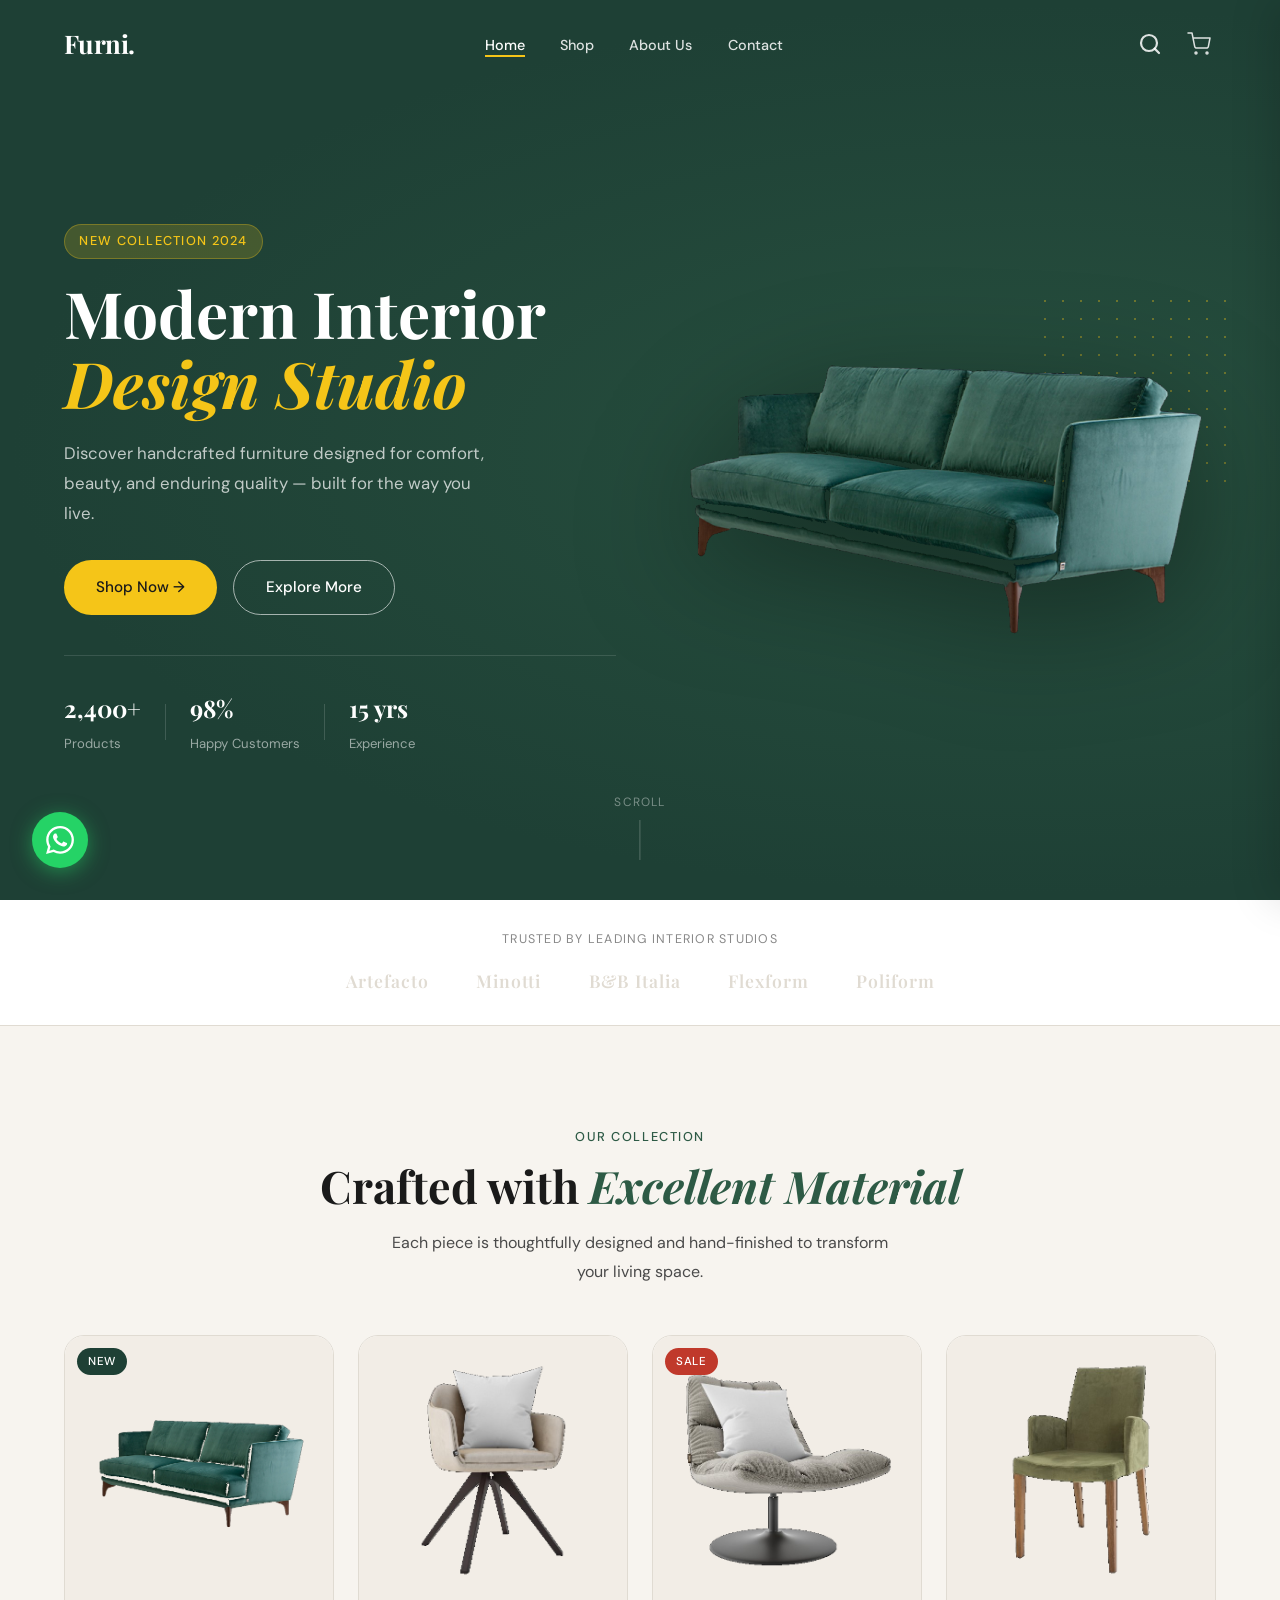
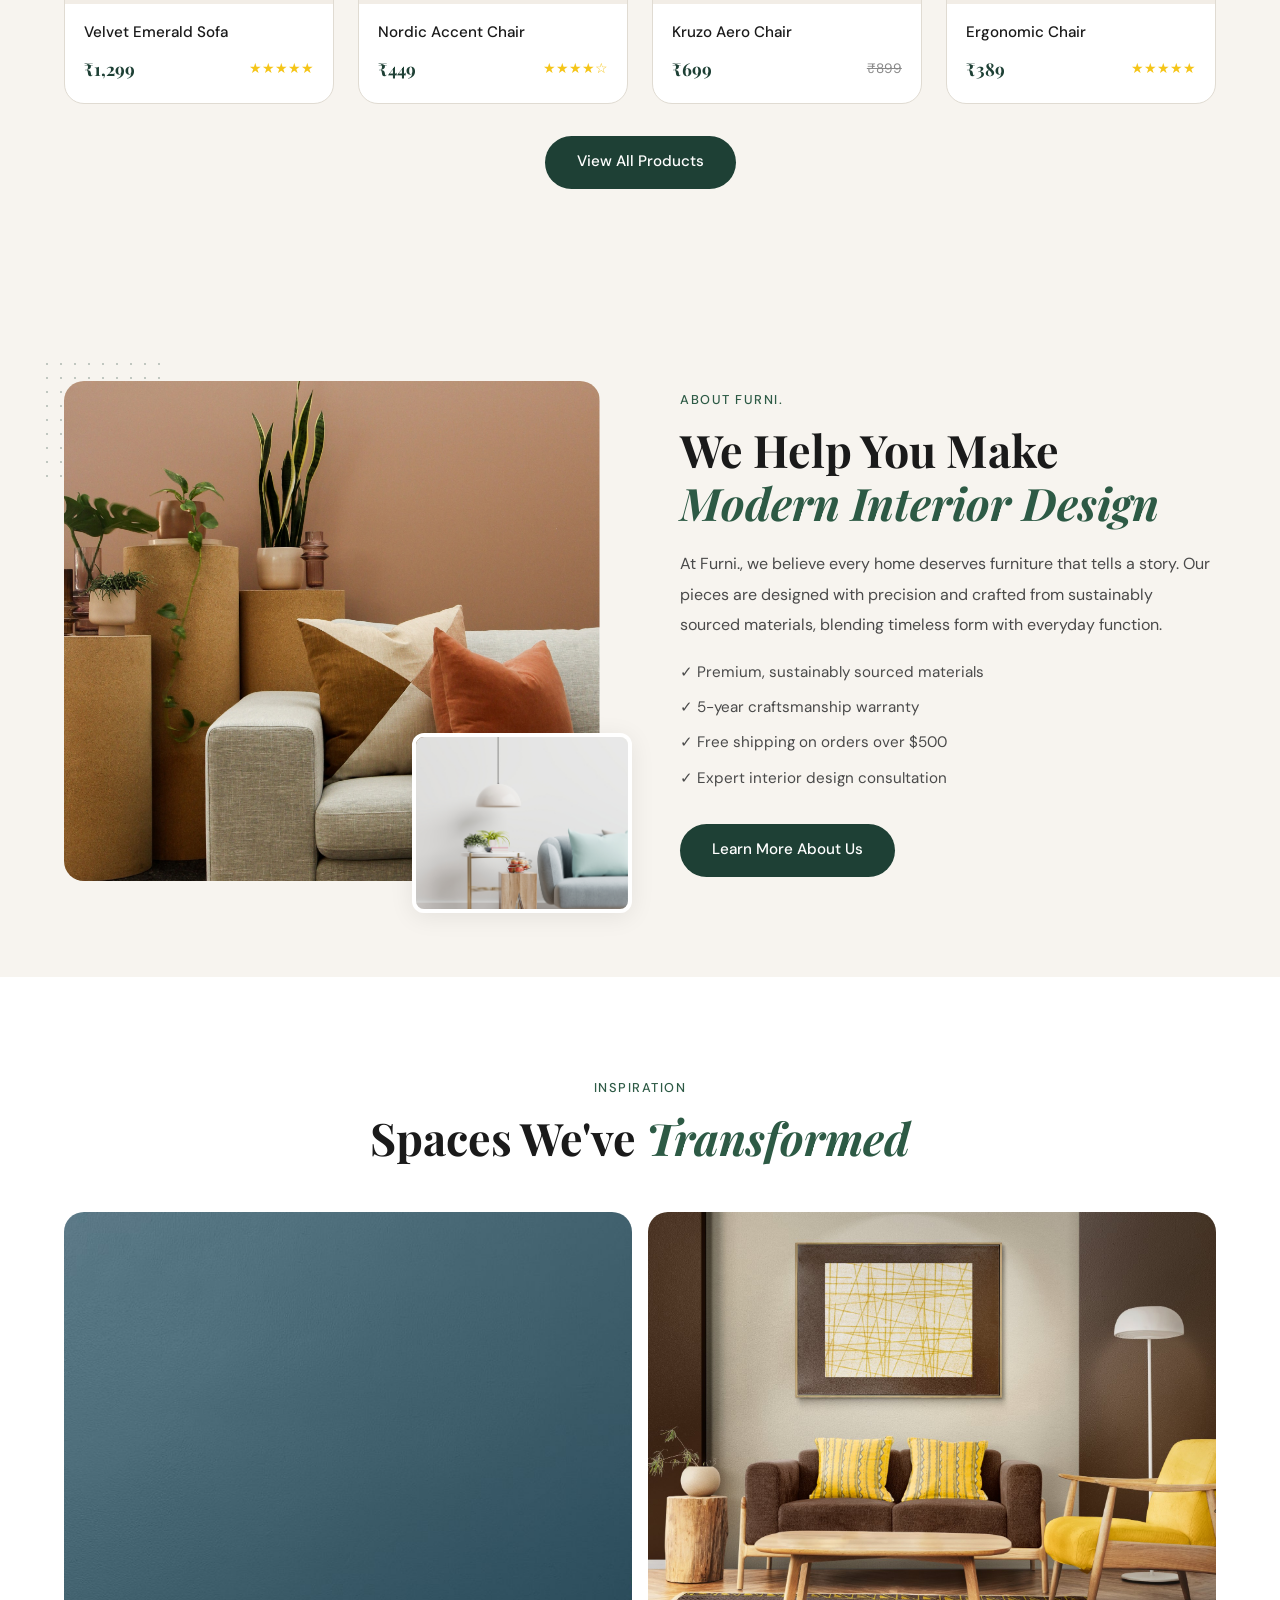
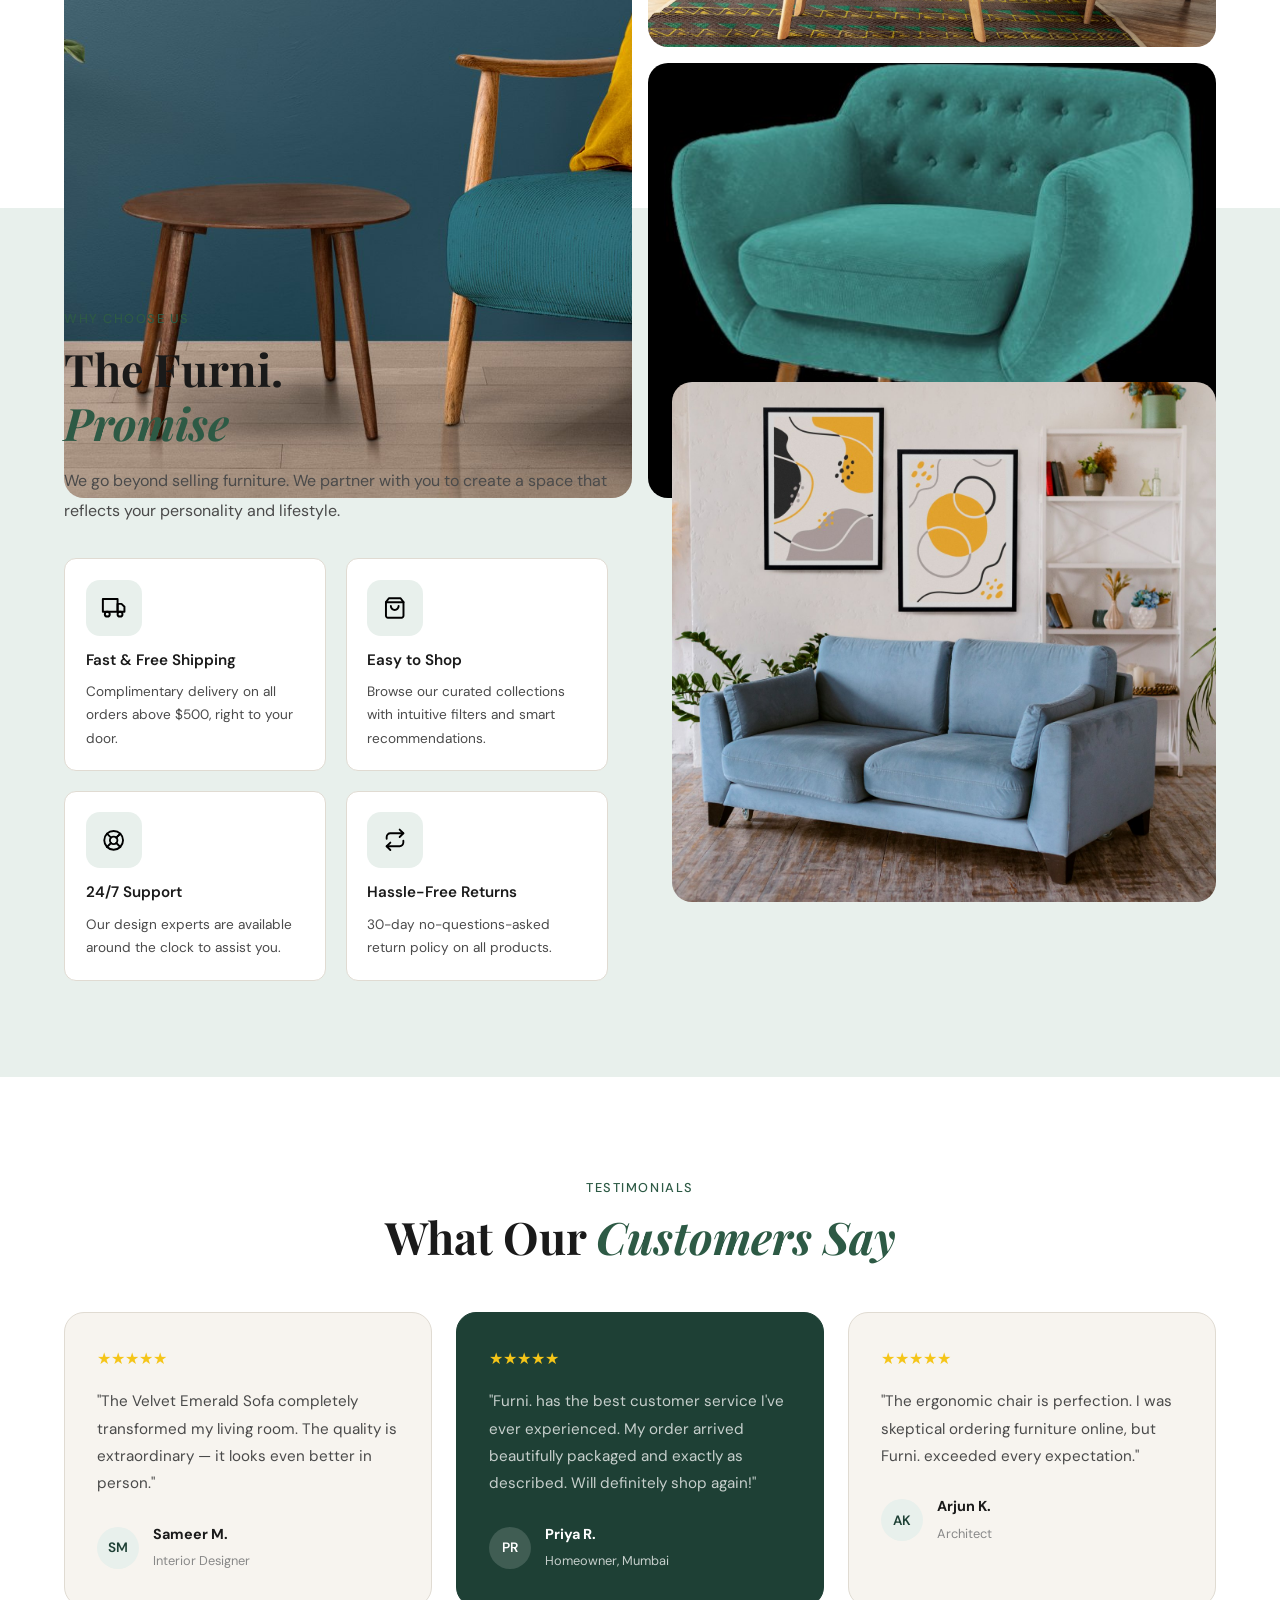
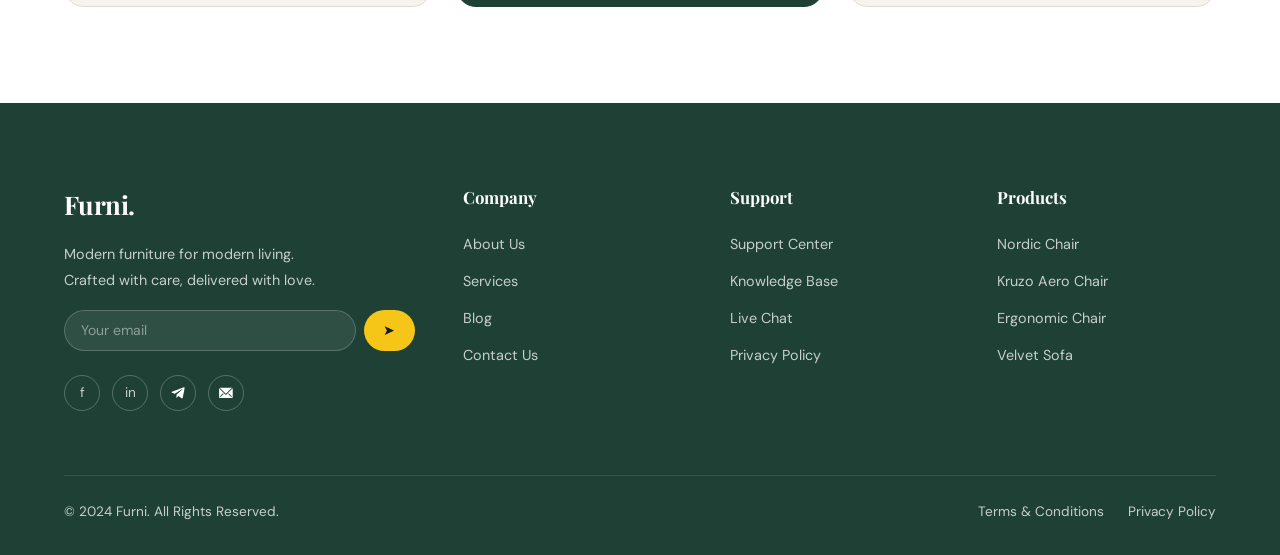
==== commit 4b0ceba6: "Update index.html" ====
--- a/index.html
+++ b/index.html
@@ -114,7 +114,7 @@
       </div>
       <div class="products-grid" data-stagger>
         <!-- Card 1 -->
-        <div class="product-card">
+        <div class="product-card" data-id="1">
           <div class="product-img-wrap">
             <img src="img1_transparent.png" alt="Velvet Sofa" />
             <div class="product-overlay">
@@ -126,13 +126,13 @@
           <div class="product-info">
             <h3>Velvet Emerald Sofa</h3>
             <div class="product-price-row">
-              <span class="price">$1,299</span>
+              <span class="price">₹1,299</span>
               <div class="stars">★★★★★</div>
             </div>
           </div>
         </div>
         <!-- Card 2 -->
-        <div class="product-card">
+        <div class="product-card" data-id="2">
           <div class="product-img-wrap">
             <img src="img2_transparent.png" alt="Nordic Chair" />
             <div class="product-overlay">
@@ -143,13 +143,13 @@
           <div class="product-info">
             <h3>Nordic Accent Chair</h3>
             <div class="product-price-row">
-              <span class="price">$449</span>
+              <span class="price">₹449</span>
               <div class="stars">★★★★☆</div>
             </div>
           </div>
         </div>
         <!-- Card 3 -->
-        <div class="product-card">
+        <div class="product-card" data-id="3">
           <div class="product-img-wrap">
             <img src="img3_transparent.png" alt="Kruzo Aero Chair" />
             <div class="product-overlay">
@@ -161,24 +161,24 @@
           <div class="product-info">
             <h3>Kruzo Aero Chair</h3>
             <div class="product-price-row">
-              <span class="price">$699</span>
-              <span class="price-old">$899</span>
-            </div>
-          </div>
-        </div>
-        <!-- Card 4 -->
-        <div class="product-card">
+              <span class="price">₹699</span>
+              <span class="price-old">₹899</span>
+            </div>
+          </div>
+        </div>
+        <!-- Card 4 — name matches PRODUCT_CATALOGUE id:4 exactly -->
+        <div class="product-card" data-id="4">
           <div class="product-img-wrap">
             <img src="img4_transparent.png" alt="Ergonomic Chair" />
             <div class="product-overlay">
-              <button class="add-to-cart" data-name="Ergonomic Velvet Chair" data-price="389">Add to Cart</button>
+              <button class="add-to-cart" data-name="Ergonomic Chair" data-price="389">Add to Cart</button>
               <a href="pages/shop.html" class="quick-view">Quick View</a>
             </div>
           </div>
           <div class="product-info">
-            <h3>Ergonomic Velvet Chair</h3>
+            <h3>Ergonomic Chair</h3>
             <div class="product-price-row">
-              <span class="price">$389</span>
+              <span class="price">₹389</span>
               <div class="stars">★★★★★</div>
             </div>
           </div>
